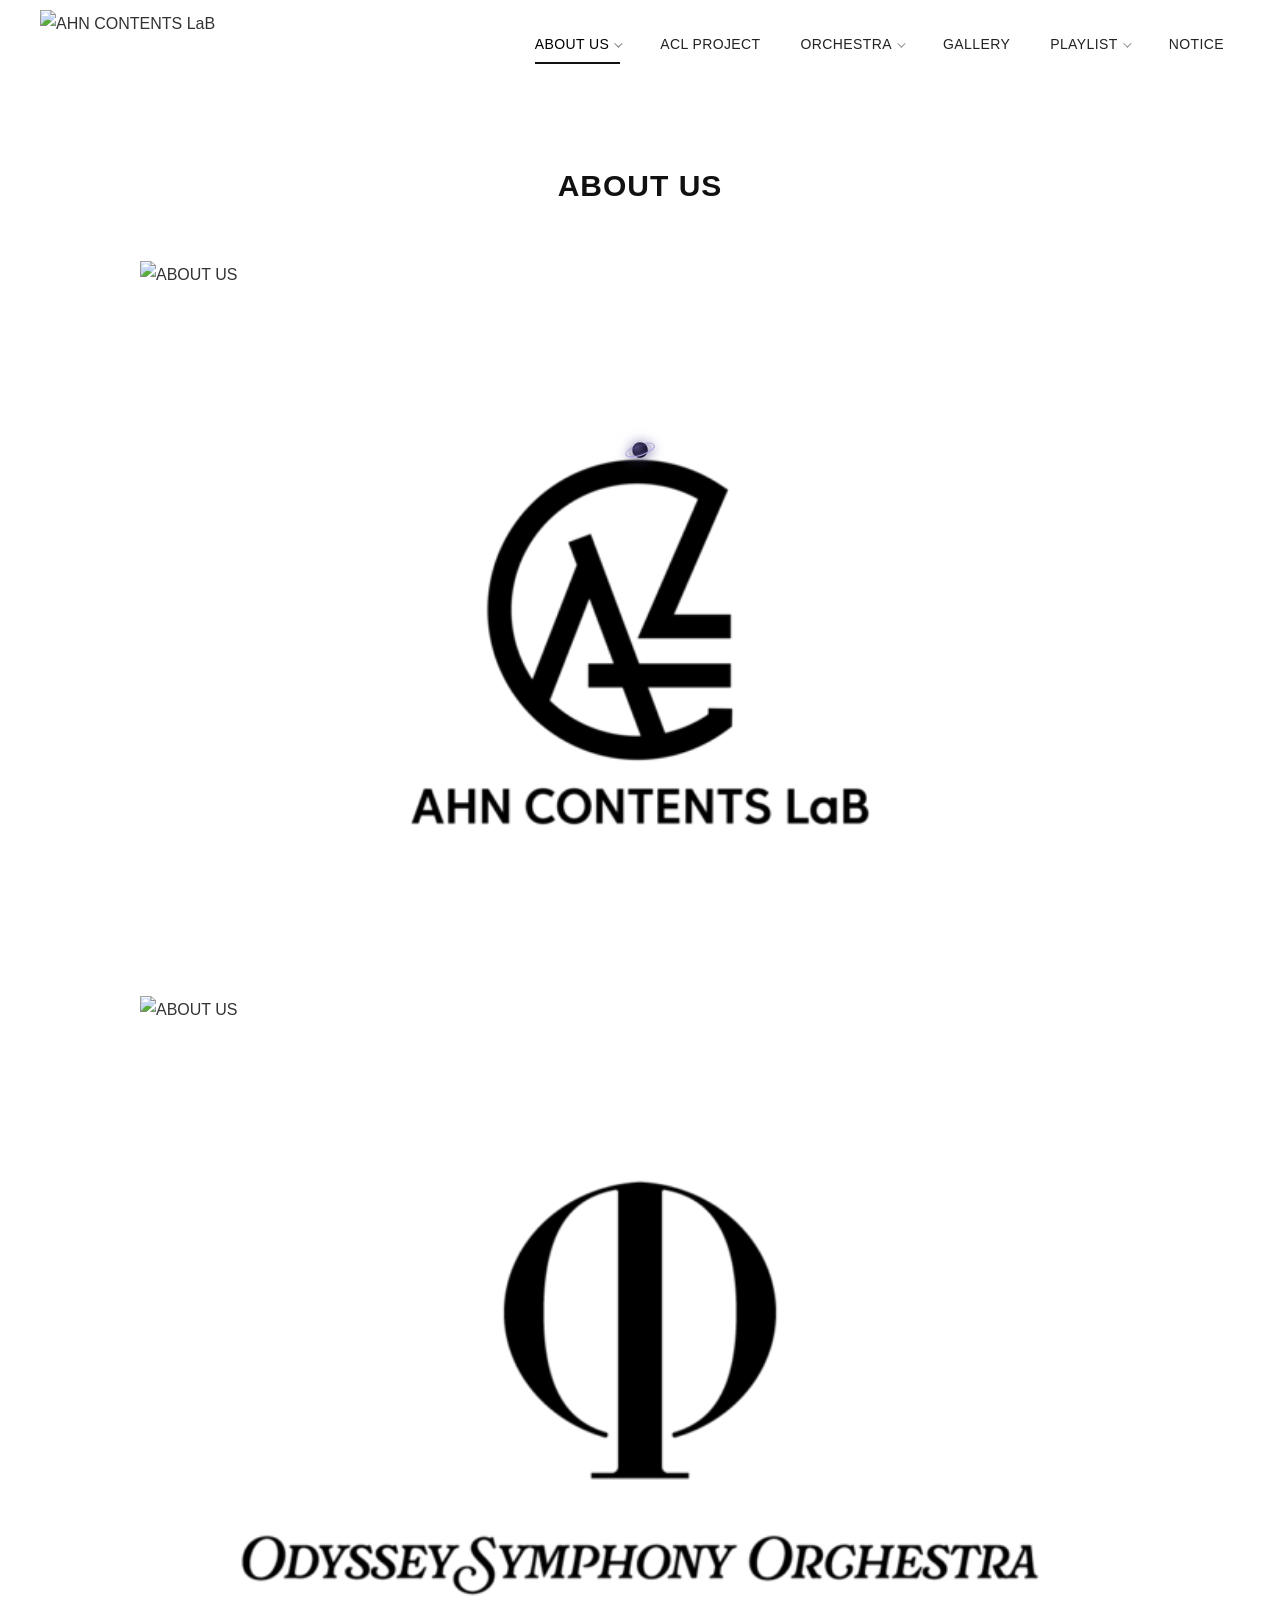
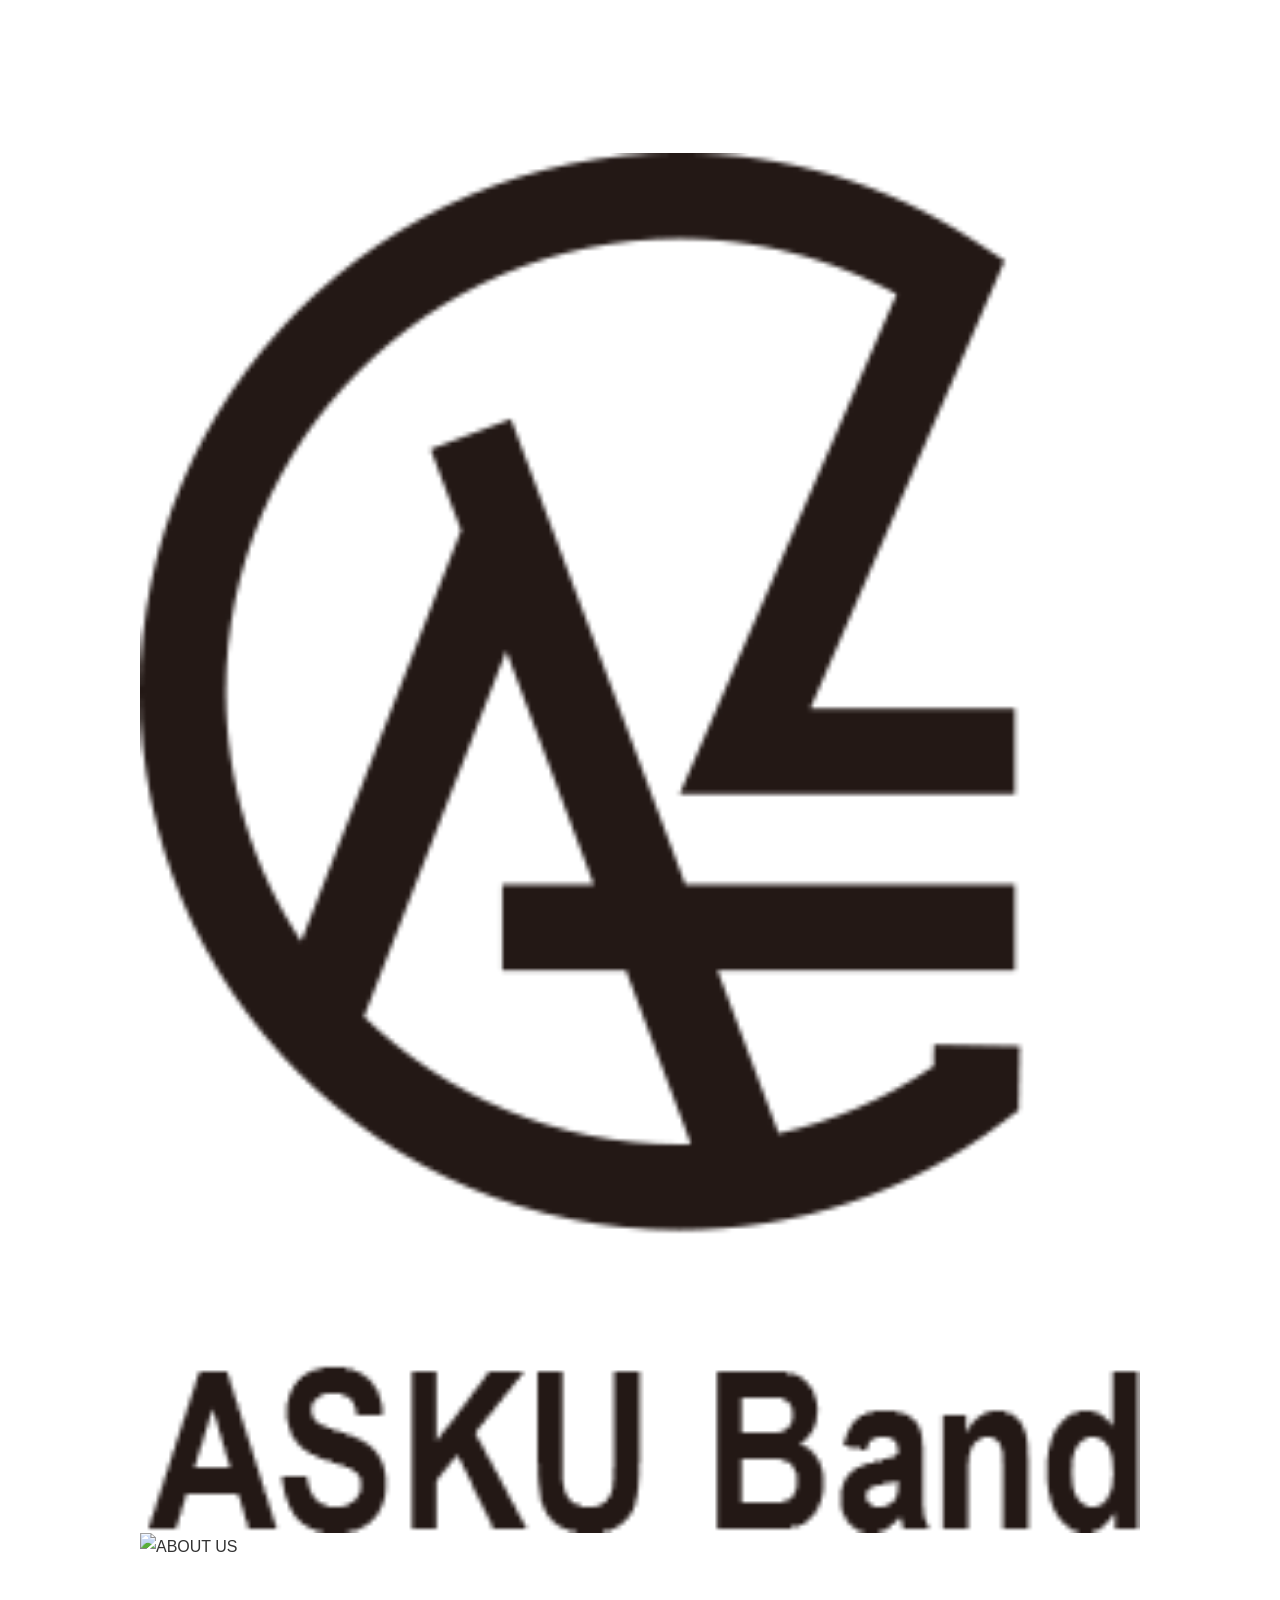
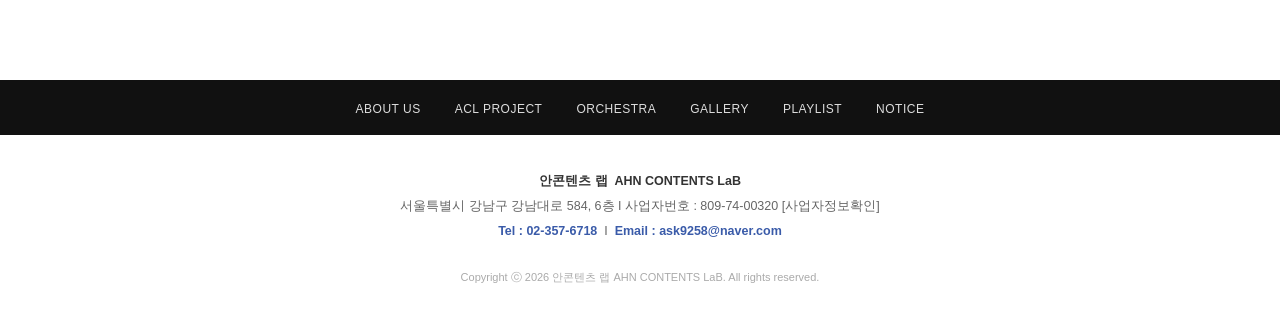
==== about.html @ 682df595 "수정" ====
<!DOCTYPE html>
<html lang="ko">
<head>
  <meta charset="UTF-8">
  <meta name="viewport" content="width=device-width, initial-scale=1.0">
  <title>ABOUT US | 안콘텐츠 랩</title>
  <meta name="description" content="안콘텐츠 랩 소개">
  <meta property="og:title" content="ABOUT US | 안콘텐츠 랩">
  <meta property="og:description" content="안콘텐츠 랩 소개">
  <link rel="icon" href="images/logo.png">
  <link rel="stylesheet" href="css/style.css">
</head>
<body>
  <header class="site-header">
    <div class="nav-inner">
      <a class="brand" href="index.html"><img src="images/logo.png" alt="AHN CONTENTS LaB"></a>
      <nav aria-label="주 메뉴"><ul class="nav-menu">
        <li class="has-sub active"><a href="about.html">ABOUT US<i class="caret"></i></a><ul class="submenu"><li><a href="history.html">History</a></li><li><a href="press.html">Press</a></li></ul></li><li class=""><a href="acl-project.html">ACL PROJECT</a></li><li class="has-sub"><a href="orchestra.html">ORCHESTRA<i class="caret"></i></a><ul class="submenu"><li><a href="acl-philharmonic.html">ACL Philharmonic</a></li><li><a href="odyssey-symphony.html">Odyssey Symphony</a></li></ul></li><li class=""><a href="gallery.html">GALLERY</a></li><li class="has-sub"><a href="playlist.html">PLAYLIST<i class="caret"></i></a><ul class="submenu"><li><a href="immersion.html">IMMERSION 몰입</a></li></ul></li><li class=""><a href="notice.html">NOTICE</a></li>
      </ul></nav>
      <button class="nav-toggle" aria-label="메뉴"><span></span><span></span><span></span></button>
    </div>
  </header>
  <div class="nav-backdrop"></div>
  <main>
    <h1 class="page-title-light">ABOUT US</h1>
    <div class="container"><div class="imgstack"><img class="reveal" src="images/thumbnail/20250203/46738d98d18f6.png" loading="lazy" alt="ABOUT US"><img class="reveal" src="images/thumbnail/20250204/c67e5a99a70b5.png" loading="lazy" alt="ABOUT US"><img class="reveal" src="images/thumbnail/20250204/baaf39eca91db.png" loading="lazy" alt="ABOUT US"><img class="reveal" src="images/thumbnail/20250204/90acb7435e2ac.png" loading="lazy" alt="ABOUT US"><img class="reveal" src="images/thumbnail/20250204/95a5a2c575622.png" loading="lazy" alt="ABOUT US"><img class="reveal" src="images/thumbnail/20250204/0e6116a00a279.png" loading="lazy" alt="ABOUT US"></div></div>
  </main>
  <footer class="site-footer">
    <div class="footer-nav-band"><ul>
      <li><a href="about.html">ABOUT US</a></li>
      <li><a href="acl-project.html">ACL PROJECT</a></li>
      <li><a href="orchestra.html">ORCHESTRA</a></li>
      <li><a href="gallery.html">GALLERY</a></li>
      <li><a href="playlist.html">PLAYLIST</a></li>
      <li><a href="notice.html">NOTICE</a></li>
    </ul></div>
    <div class="footer-info">
      <div><span class="co">안콘텐츠 랩&nbsp;&nbsp;AHN CONTENTS LaB</span></div>
      <div>서울특별시 강남구 강남대로 584, 6층 I 사업자번호 : 809-74-00320 [사업자정보확인]</div>
      <div><a href="tel:02-357-6718">Tel : 02-357-6718</a>&nbsp;&nbsp;I&nbsp;&nbsp;<a href="mailto:ask9258@naver.com">Email : ask9258@naver.com</a></div>
    </div>
    <div class="footer-copy">Copyright ⓒ 2026 안콘텐츠 랩 AHN CONTENTS LaB. All rights reserved.</div>
  </footer>
  <button class="to-top" aria-label="맨 위로">↑</button>
  <script src="js/main.js"></script>
</body>
</html>
---- css/style.css ----
/* =========================================================
   AHN CONTENTS LaB — original imweb design, rebuilt
   ========================================================= */
:root{
  --red:#b02525;
  --text:#333;
  --muted:#999;
  --line:#e5e5e5;
  --nav-h:90px;
  --maxw:1280px;
  --ease:cubic-bezier(.22,.61,.36,1);
}
*{box-sizing:border-box;margin:0;padding:0}
html{scroll-behavior:smooth}
body{
  background:#fff;color:var(--text);
  font-family:Helvetica,Arial,"Noto Sans KR","Apple SD Gothic Neo","Malgun Gothic",sans-serif;
  line-height:1.7;-webkit-font-smoothing:antialiased;overflow-x:hidden;
}
a{color:inherit;text-decoration:none}
img{max-width:100%;display:block}
.container{width:100%;max-width:var(--maxw);margin:0 auto;padding:0 40px}

/* ---------- Header ---------- */
.site-header{
  position:fixed;top:0;left:0;width:100%;height:var(--nav-h);z-index:1000;
  background:#fff;display:flex;align-items:center;
  border-bottom:1px solid transparent;transition:box-shadow .3s,border-color .3s;
}
.site-header.scrolled{border-bottom-color:var(--line);box-shadow:0 2px 14px rgba(0,0,0,.05)}
.nav-inner{width:100%;max-width:1400px;margin:0 auto;padding:0 40px;
  display:flex;align-items:center;justify-content:space-between;gap:20px}
.brand img{height:70px;width:auto}
.nav-menu{display:flex;align-items:center;gap:8px;list-style:none}
.nav-menu>li{position:relative}
.nav-menu>li>a{
  display:flex;align-items:center;gap:5px;height:var(--nav-h);padding:0 16px;
  font-size:14px;letter-spacing:.4px;color:#222;font-weight:500;
  transition:color .25s;text-transform:uppercase;
}
.nav-menu>li:hover>a,.nav-menu>li.active>a{color:#000}
.nav-menu>li>a::after{
  content:"";position:absolute;left:16px;right:16px;bottom:26px;height:2px;
  background:#111;transform:scaleX(0);transform-origin:left;transition:transform .3s var(--ease)}
.nav-menu>li:hover>a::after,.nav-menu>li.active>a::after{transform:scaleX(1)}
.nav-menu>li.has-sub>a .caret{width:6px;height:6px;border-right:1.5px solid currentColor;border-bottom:1.5px solid currentColor;transform:rotate(45deg) translateY(-2px);opacity:.5;transition:transform .3s}
.nav-menu>li.has-sub:hover>a .caret{transform:rotate(225deg) translateY(0)}
.submenu{
  position:absolute;top:calc(var(--nav-h) - 16px);left:6px;min-width:190px;
  background:#fff;border:1px solid var(--line);border-radius:4px;
  padding:6px 0;list-style:none;opacity:0;visibility:hidden;transform:translateY(8px);
  transition:all .25s var(--ease);box-shadow:0 14px 34px rgba(0,0,0,.1)}
.nav-menu>li.has-sub:hover .submenu{opacity:1;visibility:visible;transform:translateY(0)}
.submenu a{display:block;padding:10px 18px;font-size:13px;color:#555;transition:.2s}
.submenu a:hover{background:#f7f7f7;color:#000}
.nav-toggle{display:none;flex-direction:column;gap:5px;background:none;border:0;cursor:pointer;padding:8px}
.nav-toggle span{width:24px;height:2px;background:#111;transition:.35s var(--ease)}

@media (max-width:960px){
  :root{--nav-h:64px}
  .brand img{height:46px}
  .nav-toggle{display:flex}
  .nav-menu{
    position:fixed;top:0;right:0;width:min(80vw,320px);height:100vh;
    flex-direction:column;align-items:stretch;gap:0;background:#fff;
    border-left:1px solid var(--line);padding:calc(var(--nav-h) + 10px) 18px 40px;
    transform:translateX(100%);transition:transform .4s var(--ease);overflow-y:auto;z-index:1001}
  body.nav-open .nav-menu{transform:translateX(0)}
  body.nav-open .nav-toggle{position:relative;z-index:1002}
  body.nav-open .nav-toggle span:nth-child(1){transform:translateY(7px) rotate(45deg)}
  body.nav-open .nav-toggle span:nth-child(2){opacity:0}
  body.nav-open .nav-toggle span:nth-child(3){transform:translateY(-7px) rotate(-45deg)}
  .nav-menu>li>a{height:auto;padding:15px 6px;font-size:14px;border-bottom:1px solid var(--line);justify-content:space-between}
  .nav-menu>li>a::after{display:none}
  .submenu{position:static;opacity:1;visibility:visible;transform:none;box-shadow:none;border:0;
    padding:0 0 6px 12px;max-height:0;overflow:hidden;transition:max-height .35s var(--ease)}
  .nav-menu>li.has-sub.open .submenu{max-height:300px}
  .nav-backdrop{position:fixed;inset:0;background:rgba(0,0,0,.4);opacity:0;visibility:hidden;transition:.4s;z-index:999}
  body.nav-open .nav-backdrop{opacity:1;visibility:visible}
}

/* ---------- Hero (home) ---------- */
.hero{
  position:relative;margin-top:var(--nav-h);height:calc(100vh - var(--nav-h));min-height:520px;
  background:#000;overflow:hidden;display:flex;align-items:center;justify-content:center;
}
.hero-video{position:absolute;top:50%;left:50%;width:177.78vh;min-width:100%;height:56.25vw;min-height:100%;transform:translate(-50%,-50%);pointer-events:none}
.hero-video iframe{width:100%;height:100%;border:0}
.hero::after{content:"";position:absolute;inset:0;background:rgba(0,0,0,.25)}
.hero-content{position:relative;z-index:2;text-align:center;color:#fff}
.hero-content h1{
  font-style:italic;font-weight:300;letter-spacing:-1px;
  font-size:clamp(52px,9vw,110px);line-height:1.25;color:#fff;
}
.hero-content .ig-btn{
  display:inline-block;margin-top:56px;border:1px solid #fff;color:#fff;
  padding:13px 34px;font-size:13px;font-style:italic;letter-spacing:.5px;
  transition:all .3s;background:transparent;
}
.hero-content .ig-btn:hover{background:#fff;color:#000}

/* ---------- Sections (home) ---------- */
section.block{padding:80px 0}
.sec-title{
  color:var(--red);font-size:26px;font-weight:700;letter-spacing:1px;
  text-transform:uppercase;margin-bottom:34px;
}
.dark-band{background:#000;padding:60px 0}
.video-row{display:grid;grid-template-columns:repeat(3,1fr);gap:8px}
.embed{position:relative;width:100%;aspect-ratio:16/9;background:#000;overflow:hidden}
.embed iframe{position:absolute;inset:0;width:100%;height:100%;border:0}

/* performance poster grid */
.perf-grid{display:grid;grid-template-columns:repeat(auto-fill,minmax(240px,1fr));gap:26px}
.poster{display:block}
.poster img{width:100%;border:1px solid var(--line)}

/* ---------- Page titles ---------- */
.page-dark{background:#000;color:#fff}
.page-title-dark{
  text-align:center;font-style:italic;font-weight:400;font-size:30px;letter-spacing:1px;color:#fff;
  padding:70px 0 22px;
}
.page-title-dark + .rule{width:min(1180px,90%);margin:0 auto;border-bottom:1px solid rgba(255,255,255,.8)}
.page-title-light{
  color:#111;font-size:30px;font-weight:700;letter-spacing:1px;text-transform:uppercase;
  padding:70px 0 10px;text-align:center;
}
.page-sub{color:var(--muted);text-align:center;font-size:14px;margin-bottom:10px}
main{padding-top:var(--nav-h)}
main.no-pad{padding-top:0}

/* ---------- Card grids (posters + captions) ---------- */
.cards{display:grid;grid-template-columns:repeat(4,1fr);gap:34px 26px;padding:50px 0 80px}
.cardp .ph{aspect-ratio:3/4.2;background:#f4f4f4 center/cover no-repeat;border:1px solid var(--line)}
.cardp .cap{padding:12px 2px 0}
.cardp .cap .t{font-size:15px;font-weight:700;color:#222;line-height:1.45}
.cardp .cap .d{font-size:13px;color:var(--muted);margin-top:3px}
.page-dark .cardp .cap{background:#fff;padding:14px 16px;margin-top:0}
.page-dark .cardp .ph{border:0}
.cardp .soon{
  aspect-ratio:3/4.2;background:#fff;display:flex;flex-direction:column;align-items:center;justify-content:center;gap:26px;border:1px solid var(--line)}
.cardp .soon img{width:110px}
.cardp .soon span{font-family:Georgia,'Times New Roman',serif;font-size:20px;color:#222}
.page-dark .cardp .soon{border:0}

@media (max-width:1100px){.cards{grid-template-columns:repeat(3,1fr)}}
@media (max-width:800px){.cards{grid-template-columns:repeat(2,1fr)}.video-row{grid-template-columns:1fr}}
@media (max-width:480px){.cards{grid-template-columns:1fr}}

/* ---------- Gallery ---------- */
.gcards{display:grid;grid-template-columns:repeat(3,1fr);gap:30px;padding:50px 0 80px}
.gcard{position:relative;height:307px;background:#000 center/cover no-repeat;cursor:pointer;overflow:hidden}
.gcard::after{content:"";position:absolute;inset:0;background:rgba(0,0,0,.55);transition:background .35s}
.gcard:hover::after{background:rgba(0,0,0,.3)}
.gcard .cap{
  position:absolute;inset:0;z-index:2;display:flex;align-items:center;justify-content:center;
  color:#fff;font-size:15px;text-align:center;padding:0 20px;line-height:1.6}
@media (max-width:900px){.gcards{grid-template-columns:repeat(2,1fr)}}
@media (max-width:560px){.gcards{grid-template-columns:1fr}}

/* ---------- IMMERSION track list ---------- */
.notes{font-size:13px;font-weight:700;color:#222;padding:44px 0 10px}
.tracks{padding-bottom:80px}
.track-row{
  display:grid;grid-template-columns:155px 1fr auto;gap:26px;align-items:start;
  border-top:2px solid #111;padding:0 4px 26px;margin-top:0}
.track-row .thumb{width:155px;height:155px;background:#f4f4f4 center/cover no-repeat}
.track-row .thumb.soon{display:flex;flex-direction:column;align-items:center;justify-content:center;gap:14px;background:#fff}
.track-row .thumb.soon img{width:64px}
.track-row .thumb.soon span{font-family:Georgia,serif;font-size:13px;color:#222}
.track-row .tt{font-size:22px;color:#222;font-weight:400;margin-top:14px}
.track-row .ts{font-size:13px;color:var(--muted);margin-top:2px}
.track-row .td{font-size:13px;font-style:italic;color:#555;line-height:1.95;margin-top:10px;white-space:pre-line}
.track-row .go{font-size:22px;color:#111;margin-top:18px;transition:transform .3s var(--ease);display:inline-block}
.track-row .go:hover{transform:translateX(6px)}
.tracks .track-row:last-child{border-bottom:2px solid #111}
@media (max-width:640px){.track-row{grid-template-columns:96px 1fr auto}.track-row .thumb{width:96px;height:96px}}

/* ---------- ORCHESTRA ---------- */
.orch-video{background:#000;padding:70px 0}
.orch-video .embed{max-width:1000px;margin:0 auto}
.book-btn{
  display:block;width:max-content;margin:34px auto 0;background:#e8b7bb;color:#7a3b40;
  border:1px solid #d8a3a8;padding:11px 30px;font-size:13px;letter-spacing:1px;transition:.3s}
.book-btn:hover{background:#f2cdd0}

/* ---------- image stack (about) ---------- */
.imgstack{display:flex;flex-direction:column;padding:40px 0 80px}
.imgstack img{width:100%;max-width:1000px;margin:0 auto}

/* ---------- prose ---------- */
.prose{max-width:820px;margin:0 auto;padding:50px 40px 90px;text-align:center}
.prose p{color:#555;margin-bottom:16px;font-size:15px}
.prose .lead-para{font-size:19px;color:#222}

/* ---------- Footer ---------- */
.site-footer{margin-top:40px}
.footer-nav-band{background:#111;padding:14px 0}
.footer-nav-band ul{display:flex;justify-content:center;gap:34px;list-style:none;flex-wrap:wrap}
.footer-nav-band a{color:#ddd;font-size:12px;letter-spacing:.5px;text-transform:uppercase;transition:.25s}
.footer-nav-band a:hover{color:#fff}
.footer-info{background:#fff;text-align:center;padding:34px 20px 8px;color:#666;font-size:12.5px;line-height:2}
.footer-info .co{font-weight:700;color:#333}
.footer-info a{color:#3a5ba9;font-weight:700}
.footer-copy{text-align:center;color:#aaa;font-size:11px;padding:16px 0 30px}

/* ---------- reveal animations ---------- */
.reveal{opacity:0;transform:translateY(26px);transition:opacity .8s var(--ease),transform .8s var(--ease)}
.reveal.in{opacity:1;transform:none}
.reveal[data-d="1"]{transition-delay:.08s}
.reveal[data-d="2"]{transition-delay:.16s}
.reveal[data-d="3"]{transition-delay:.24s}
@media (prefers-reduced-motion:reduce){.reveal{transition:none!important;opacity:1!important;transform:none!important}}

/* lightbox */
.lightbox{position:fixed;inset:0;z-index:2000;background:rgba(0,0,0,.92);display:none;place-items:center;padding:30px;cursor:zoom-out}
.lightbox.open{display:grid}
.lightbox img{max-width:92vw;max-height:88vh}

/* back to top */
.to-top{position:fixed;right:22px;bottom:22px;width:42px;height:42px;border-radius:50%;
  background:#111;color:#fff;display:grid;place-items:center;z-index:900;border:0;cursor:pointer;
  opacity:0;visibility:hidden;transform:translateY(12px);transition:.35s var(--ease);font-size:15px}
.to-top.show{opacity:.85;visibility:visible;transform:none}
.to-top:hover{opacity:1}

/* performance carousel (2-up, like original slider) */
.perf-carousel{display:flex;gap:26px;overflow-x:auto;scroll-snap-type:x mandatory;
  scrollbar-width:none;-ms-overflow-style:none;padding-bottom:6px}
.perf-carousel::-webkit-scrollbar{display:none}
.perf-carousel .slide{flex:0 0 calc(50% - 13px);scroll-snap-align:start}
.perf-carousel .slide img{width:100%;border:1px solid var(--line)}
@media (max-width:760px){.perf-carousel .slide{flex:0 0 86%}}

/* ===== vertical (shorts) hero video cover ===== */
.hero-video.vertical{width:100vw;min-width:0;height:177.78vw;min-height:100%;}
@media (max-aspect-ratio:9/16){.hero-video.vertical{width:auto;min-width:100%;height:100%;aspect-ratio:9/16}}

/* ===== intro splash (Netflix-style) ===== */
.intro-splash{
  position:fixed;inset:0;z-index:5000;background:#000;
  display:flex;align-items:center;justify-content:center;
}
.intro-splash .is-inner{text-align:center;color:#fff}
.intro-splash .is-logo{
  width:110px;margin:0 auto 22px;filter:invert(1);
  opacity:0;transform:scale(.6);
  animation:isLogo 1.6s cubic-bezier(.16,.8,.3,1) .15s forwards;
}
.intro-splash .is-name{
  font-size:clamp(26px,4.6vw,44px);font-weight:700;letter-spacing:.18em;
  opacity:0;transform:translateY(18px) scale(.96);
  animation:isText 1.2s cubic-bezier(.16,.8,.3,1) .55s forwards;
}
.intro-splash .is-name span{color:#fff}
.intro-splash .is-tag{
  margin-top:12px;font-size:12px;letter-spacing:.5em;text-transform:uppercase;color:#fff;
  opacity:0;animation:isText 1s ease .95s forwards;
}
@keyframes isLogo{0%{opacity:0;transform:scale(.6)}60%{opacity:1;transform:scale(1.12)}100%{opacity:1;transform:scale(1)}}
@keyframes isText{to{opacity:1;transform:none}}
.intro-splash.hide{opacity:0;visibility:hidden;transition:opacity .9s ease,visibility 0s .9s}
body.intro-lock{overflow:hidden}

/* ===== cursor earth follower ===== */
.cursor-earth{
  position:fixed;left:0;top:0;z-index:4000;pointer-events:none;
  font-size:22px;line-height:1;transform:translate(-50%,-50%);
  transition:font-size .2s;will-change:transform;
  filter:drop-shadow(0 2px 6px rgba(0,0,0,.25));
}
.cursor-earth.clicked{animation:earthPop .45s cubic-bezier(.2,.9,.3,1.4)}
@keyframes earthPop{0%{scale:1}40%{scale:1.7;rotate:20deg}100%{scale:1;rotate:0deg}}
@media (hover:none),(max-width:760px){.cursor-earth{display:none}}

/* ===== extra motion polish ===== */
.sec-title{position:relative;display:inline-block}
.sec-title::after{content:"";position:absolute;left:0;bottom:-6px;height:2px;width:100%;
  background:var(--red);transform:scaleX(0);transform-origin:left;transition:transform .9s var(--ease) .2s}
.sec-title.in::after{transform:scaleX(1)}
.perf-carousel .slide img{transition:transform .5s var(--ease),box-shadow .5s var(--ease)}
.perf-carousel .slide:hover img{transform:translateY(-8px);box-shadow:0 18px 40px rgba(0,0,0,.18)}
.cardp{transition:transform .45s var(--ease)}
.cardp:hover{transform:translateY(-8px)}
.hero-content .ig-btn{animation:btnFloat 3.4s ease-in-out 2s infinite}
@keyframes btnFloat{0%,100%{transform:translateY(0)}50%{transform:translateY(-7px)}}
.hero-content h1{overflow:hidden}

/* ===== cursor saturn (replaces earth) ===== */
.cursor-saturn{
  position:fixed;left:0;top:0;z-index:4000;pointer-events:none;will-change:transform;
  filter:drop-shadow(0 0 7px rgba(140,120,220,.55)) drop-shadow(0 2px 5px rgba(0,0,0,.35));
}
.cursor-saturn.clicked svg{animation:satPop .5s cubic-bezier(.2,.9,.3,1.4)}
@keyframes satPop{0%{transform:scale(1)}40%{transform:scale(1.55) rotate(24deg)}100%{transform:scale(1) rotate(0)}}
.cursor-saturn .spk{opacity:.15;transform-origin:center;animation:twinkle 1.8s ease-in-out infinite}
.cursor-saturn .s2{animation-delay:.45s}
.cursor-saturn .s3{animation-delay:.9s}
.cursor-saturn .s4{animation-delay:1.3s}
@keyframes twinkle{0%,100%{opacity:.12;transform:scale(.7)}50%{opacity:1;transform:scale(1.35)}}
@media (hover:none),(max-width:760px){.cursor-saturn{display:none}}

/* splash starfield */
.intro-splash .is-stars{position:absolute;inset:0;width:100%;height:100%}
.intro-splash .is-inner{position:relative;z-index:2}
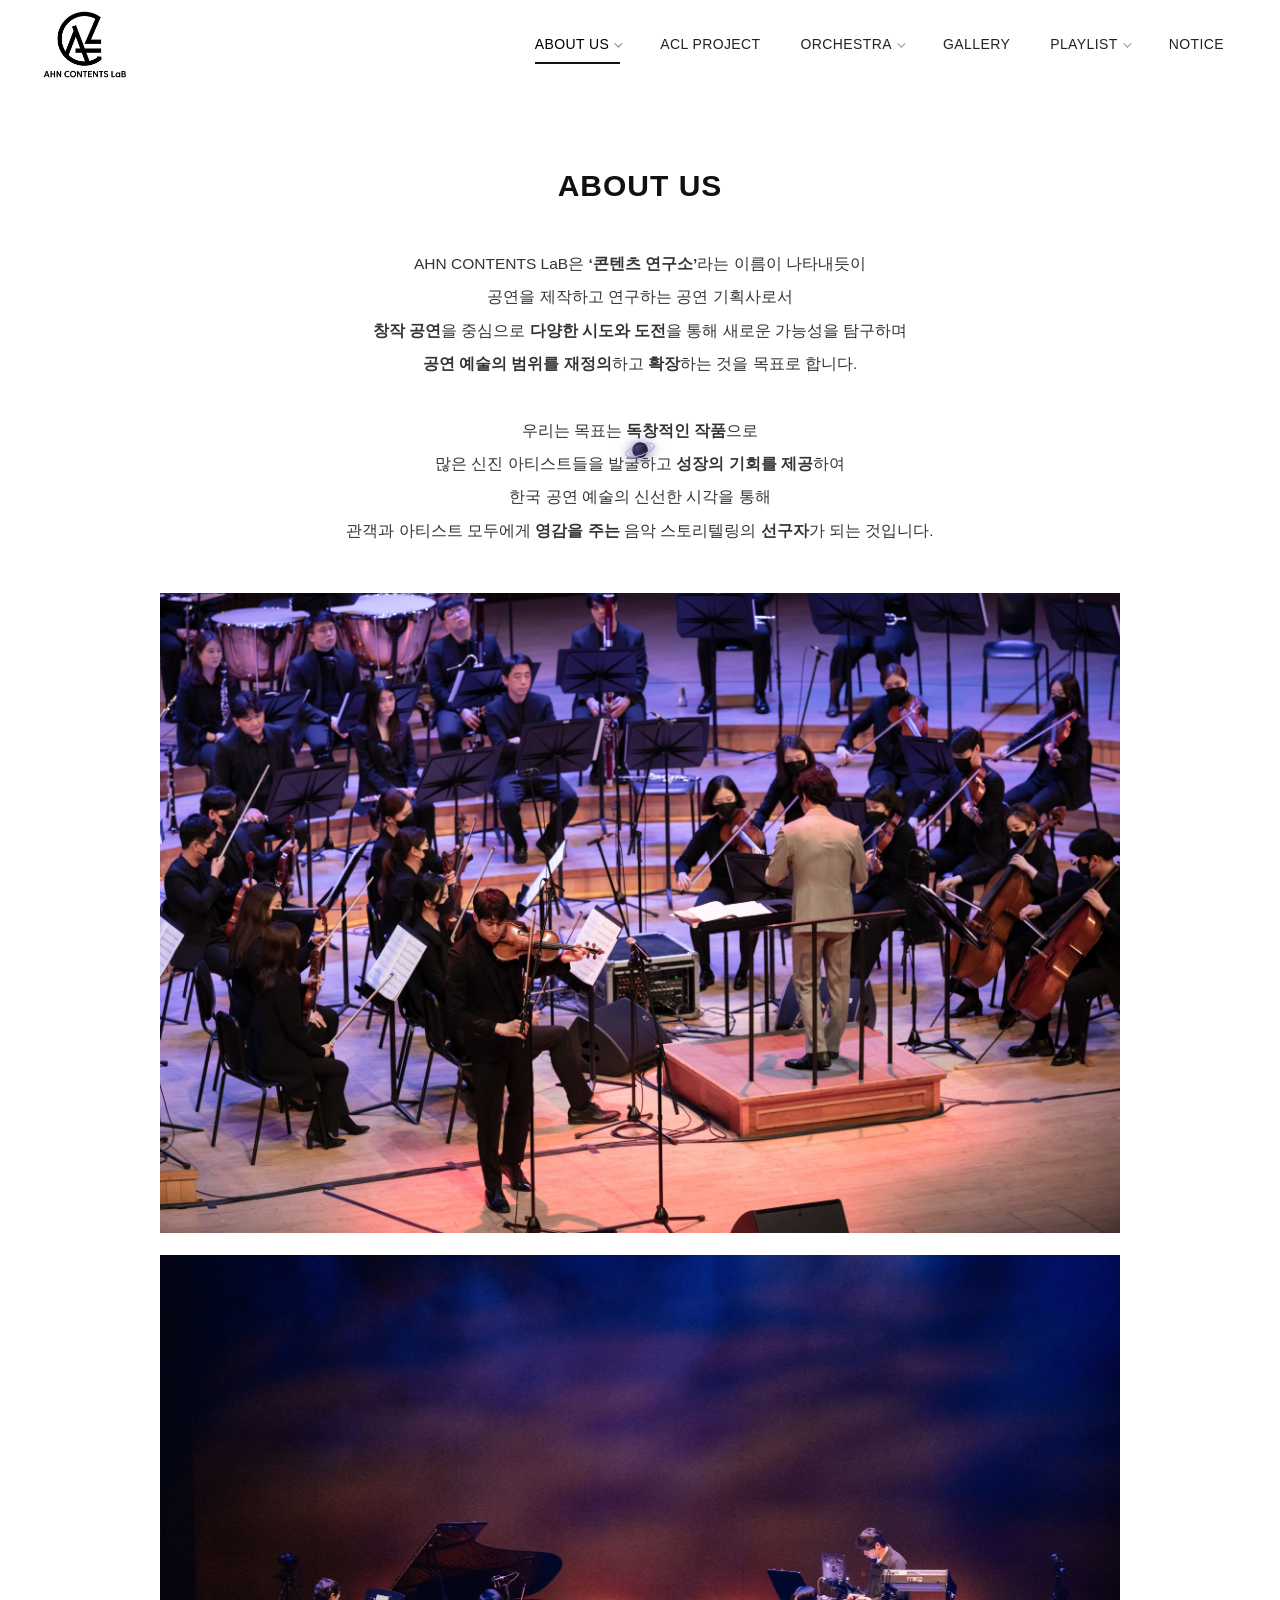
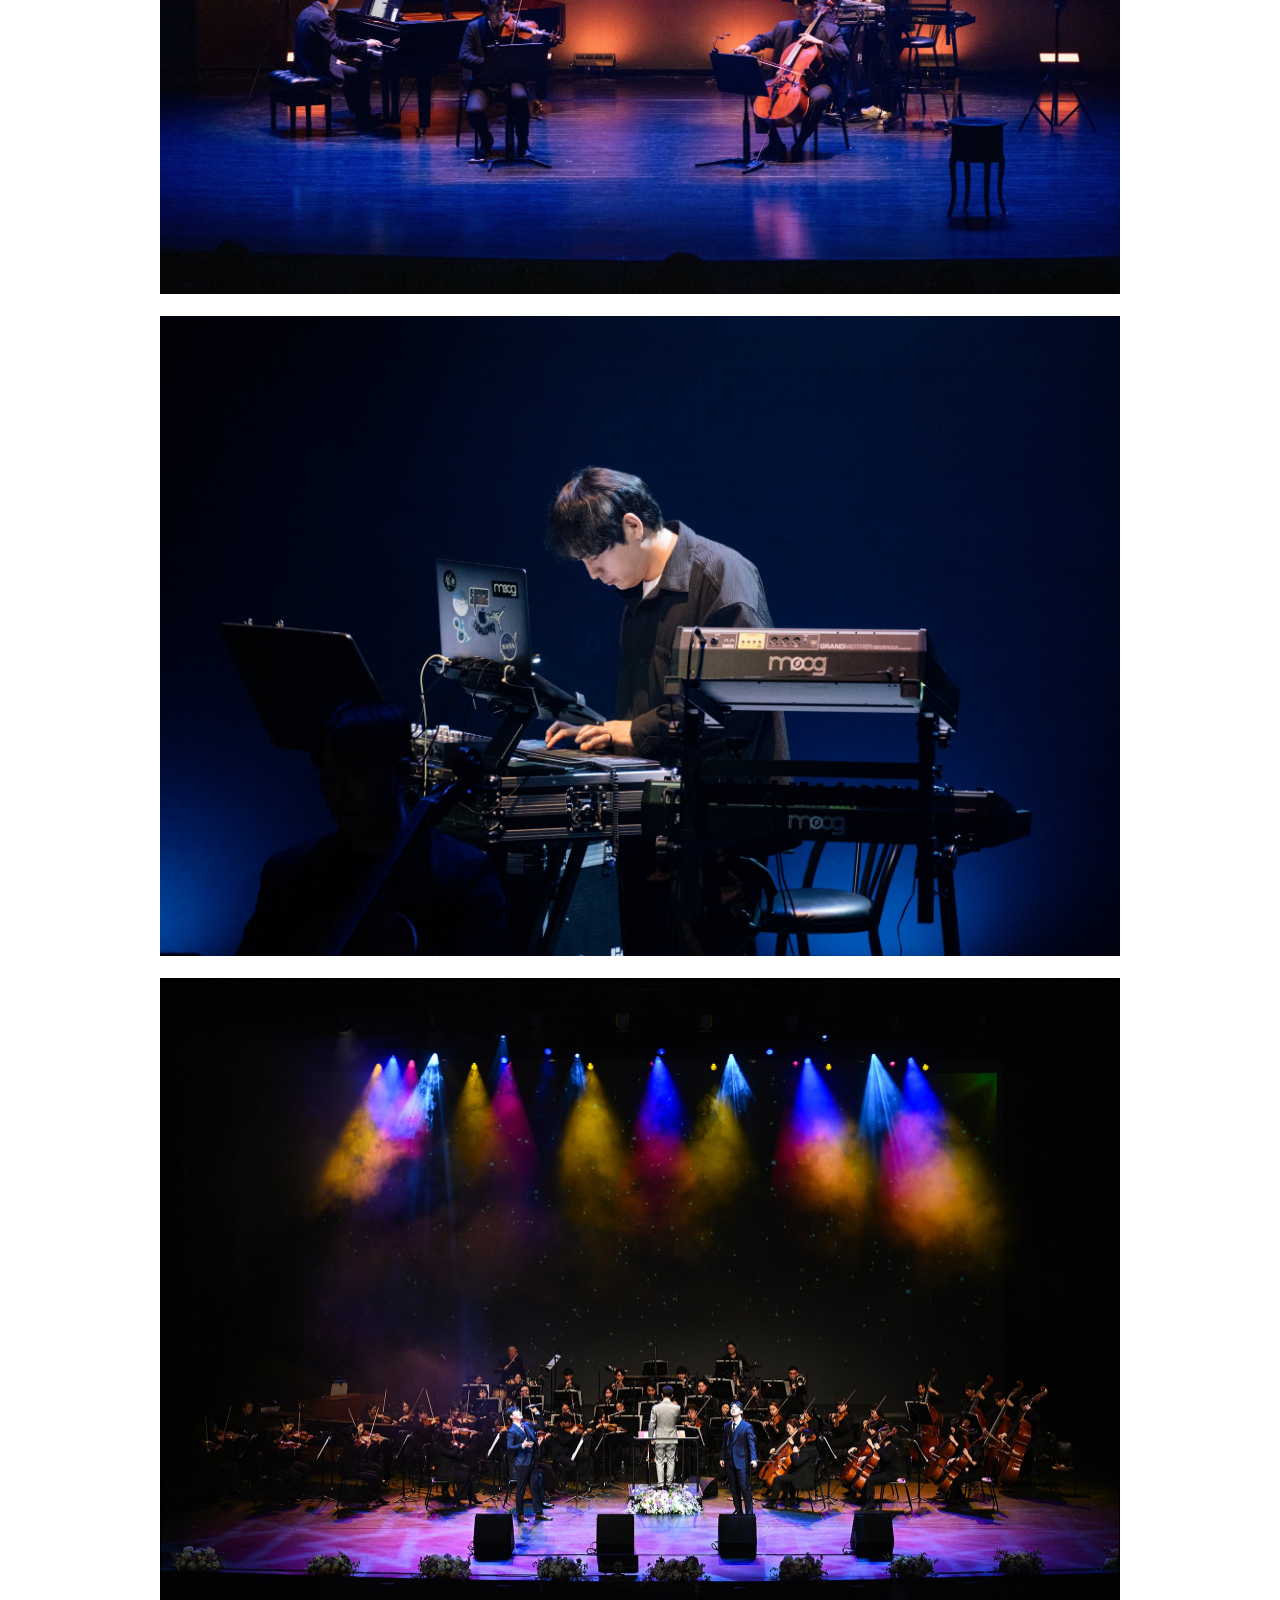
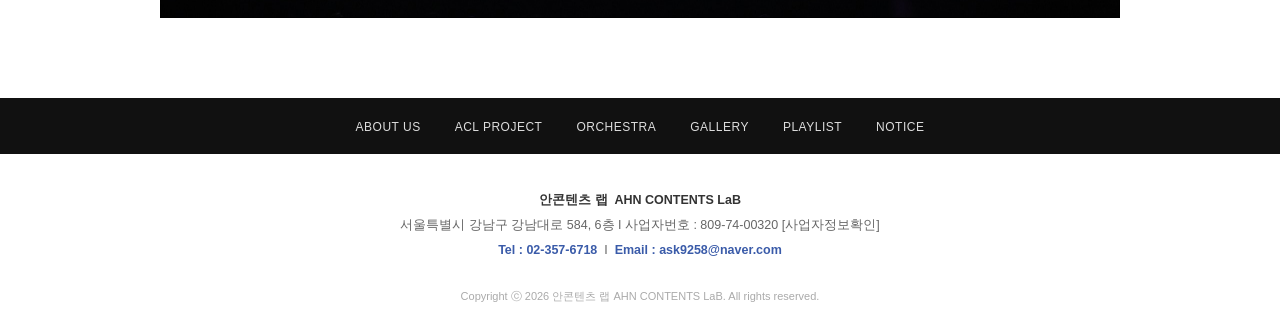
==== commit 0a801ef0: "수정" ====
--- a/about.html
+++ b/about.html
@@ -23,7 +23,22 @@
   <div class="nav-backdrop"></div>
   <main>
     <h1 class="page-title-light">ABOUT US</h1>
-    <div class="container"><div class="imgstack"><img class="reveal" src="images/thumbnail/20250203/46738d98d18f6.png" loading="lazy" alt="ABOUT US"><img class="reveal" src="images/thumbnail/20250204/c67e5a99a70b5.png" loading="lazy" alt="ABOUT US"><img class="reveal" src="images/thumbnail/20250204/baaf39eca91db.png" loading="lazy" alt="ABOUT US"><img class="reveal" src="images/thumbnail/20250204/90acb7435e2ac.png" loading="lazy" alt="ABOUT US"><img class="reveal" src="images/thumbnail/20250204/95a5a2c575622.png" loading="lazy" alt="ABOUT US"><img class="reveal" src="images/thumbnail/20250204/0e6116a00a279.png" loading="lazy" alt="ABOUT US"></div></div>
+    <div class="about-intro reveal">
+      AHN CONTENTS LaB은 <b>‘콘텐츠 연구소’</b>라는 이름이 나타내듯이<br>
+      공연을 제작하고 연구하는 공연 기획사로서<br>
+      <b>창작 공연</b>을 중심으로 <b>다양한 시도와 도전</b>을 통해 새로운 가능성을 탐구하며<br>
+      <b>공연 예술의 범위를 재정의</b>하고 <b>확장</b>하는 것을 목표로 합니다.<br><br>
+      우리는 목표는 <b>독창적인 작품</b>으로<br>
+      많은 신진 아티스트들을 발굴하고 <b>성장의 기회를 제공</b>하여<br>
+      한국 공연 예술의 신선한 시각을 통해<br>
+      관객과 아티스트 모두에게 <b>영감을 주는</b> 음악 스토리텔링의 <b>선구자</b>가 되는 것입니다.
+    </div>
+    <div class="about-photos">
+      <img class="reveal" src="images/about/about-1.jpg" loading="lazy" decoding="async" alt="공연 사진">
+      <img class="reveal" src="images/about/about-2.jpg" loading="lazy" decoding="async" alt="공연 사진">
+      <img class="reveal" src="images/about/about-3.jpg" loading="lazy" decoding="async" alt="공연 사진">
+      <img class="reveal" src="images/about/about-4.jpg" loading="lazy" decoding="async" alt="공연 사진">
+    </div>
   </main>
   <footer class="site-footer">
     <div class="footer-nav-band"><ul>
--- a/css/style.css
+++ b/css/style.css
@@ -229,9 +229,10 @@
 .perf-carousel{display:flex;gap:26px;overflow-x:auto;scroll-snap-type:x mandatory;
   scrollbar-width:none;-ms-overflow-style:none;padding-bottom:6px}
 .perf-carousel::-webkit-scrollbar{display:none}
-.perf-carousel .slide{flex:0 0 calc(50% - 13px);scroll-snap-align:start}
+.perf-carousel .slide{flex:0 0 calc(25% - 19.5px);scroll-snap-align:start}
 .perf-carousel .slide img{width:100%;border:1px solid var(--line)}
-@media (max-width:760px){.perf-carousel .slide{flex:0 0 86%}}
+@media (max-width:960px){.perf-carousel .slide{flex:0 0 calc(33.33% - 18px)}}
+@media (max-width:640px){.perf-carousel .slide{flex:0 0 calc(50% - 13px)}}
 
 /* ===== vertical (shorts) hero video cover ===== */
 .hero-video.vertical{width:100vw;min-width:0;height:177.78vw;min-height:100%;}
@@ -304,3 +305,18 @@
 /* splash starfield */
 .intro-splash .is-stars{position:absolute;inset:0;width:100%;height:100%}
 .intro-splash .is-inner{position:relative;z-index:2}
+
+/* press gallery */
+.press-cards{display:grid;grid-template-columns:repeat(4,1fr);gap:26px;padding:44px 0 80px}
+.press-cards a{display:block;transition:transform .35s var(--ease)}
+.press-cards a:hover{transform:translateY(-6px)}
+.press-cards .ph{aspect-ratio:16/11;background:#f4f4f4 center/cover no-repeat;border:1px solid var(--line)}
+.press-cards .t{font-size:14px;font-weight:700;color:#222;line-height:1.5;margin-top:10px}
+@media (max-width:1000px){.press-cards{grid-template-columns:repeat(3,1fr)}}
+@media (max-width:760px){.press-cards{grid-template-columns:repeat(2,1fr)}}
+@media (max-width:480px){.press-cards{grid-template-columns:1fr}}
+/* about intro */
+.about-intro{max-width:760px;margin:26px auto 10px;text-align:center;font-size:15.5px;line-height:2.15;color:#333}
+.about-intro b{font-weight:700}
+.about-photos{display:flex;flex-direction:column;gap:22px;max-width:1000px;margin:46px auto 80px;padding:0 20px}
+.about-photos img{width:100%}
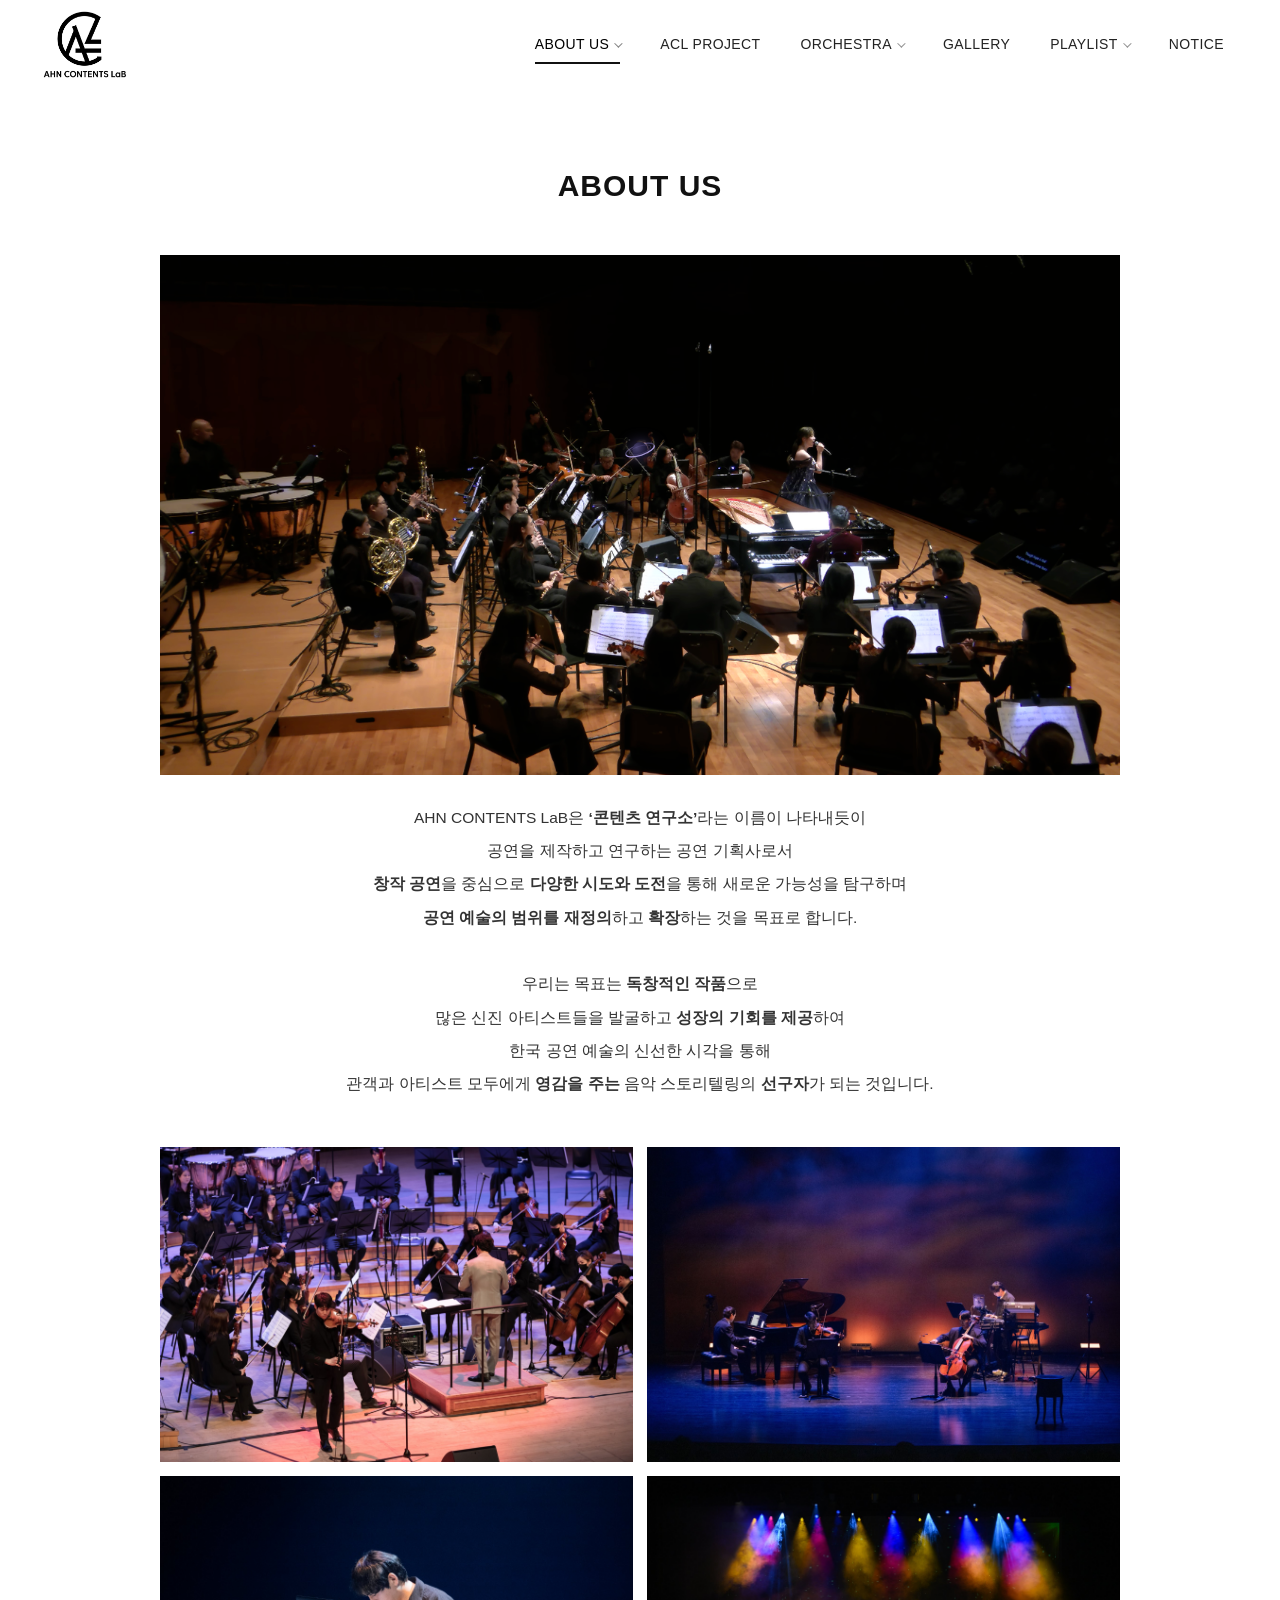
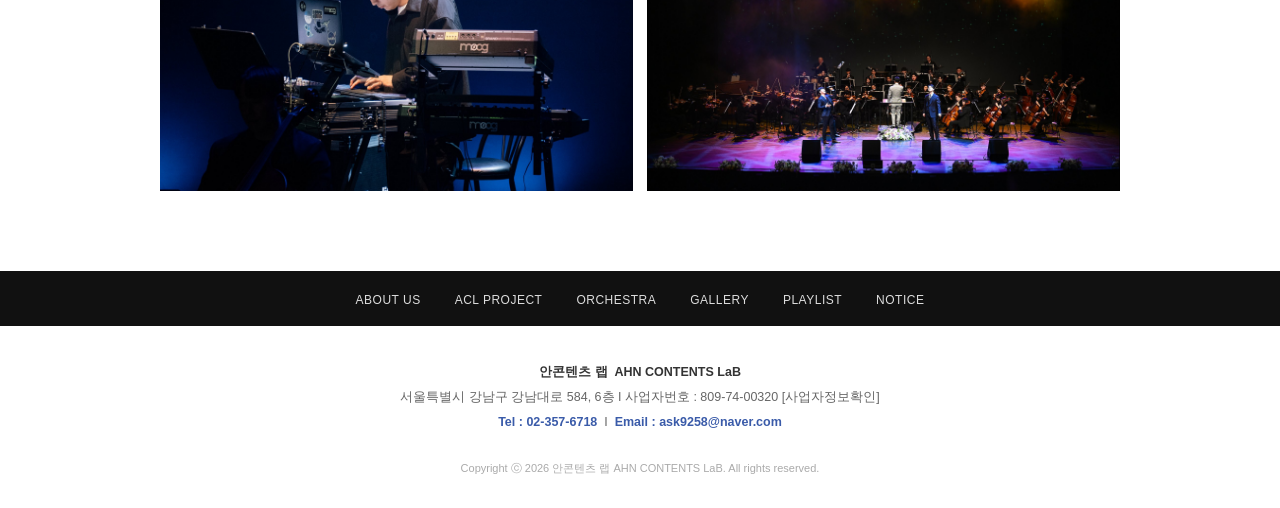
==== commit e7b69a8b: "수정" ====
--- a/about.html
+++ b/about.html
@@ -23,6 +23,9 @@
   <div class="nav-backdrop"></div>
   <main>
     <h1 class="page-title-light">ABOUT US</h1>
+    <div class="about-main reveal">
+      <img src="images/thumbnail/20250203/46738d98d18f6.png" alt="AHN CONTENTS LaB" decoding="async">
+    </div>
     <div class="about-intro reveal">
       AHN CONTENTS LaB은 <b>‘콘텐츠 연구소’</b>라는 이름이 나타내듯이<br>
       공연을 제작하고 연구하는 공연 기획사로서<br>
@@ -33,11 +36,11 @@
       한국 공연 예술의 신선한 시각을 통해<br>
       관객과 아티스트 모두에게 <b>영감을 주는</b> 음악 스토리텔링의 <b>선구자</b>가 되는 것입니다.
     </div>
-    <div class="about-photos">
+    <div class="about-collage">
       <img class="reveal" src="images/about/about-1.jpg" loading="lazy" decoding="async" alt="공연 사진">
-      <img class="reveal" src="images/about/about-2.jpg" loading="lazy" decoding="async" alt="공연 사진">
-      <img class="reveal" src="images/about/about-3.jpg" loading="lazy" decoding="async" alt="공연 사진">
-      <img class="reveal" src="images/about/about-4.jpg" loading="lazy" decoding="async" alt="공연 사진">
+      <img class="reveal" data-d="1" src="images/about/about-2.jpg" loading="lazy" decoding="async" alt="공연 사진">
+      <img class="reveal" data-d="2" src="images/about/about-3.jpg" loading="lazy" decoding="async" alt="공연 사진">
+      <img class="reveal" data-d="3" src="images/about/about-4.jpg" loading="lazy" decoding="async" alt="공연 사진">
     </div>
   </main>
   <footer class="site-footer">
--- a/css/style.css
+++ b/css/style.css
@@ -320,3 +320,10 @@
 .about-intro b{font-weight:700}
 .about-photos{display:flex;flex-direction:column;gap:22px;max-width:1000px;margin:46px auto 80px;padding:0 20px}
 .about-photos img{width:100%}
+
+/* about collage 2x2 */
+.about-main{max-width:1000px;margin:34px auto 0;padding:0 20px}
+.about-main img{width:100%}
+.about-collage{display:grid;grid-template-columns:1fr 1fr;gap:14px;max-width:1000px;margin:46px auto 80px;padding:0 20px}
+.about-collage img{width:100%;height:100%;object-fit:cover;aspect-ratio:3/2}
+@media (max-width:640px){.about-collage{grid-template-columns:1fr}}
